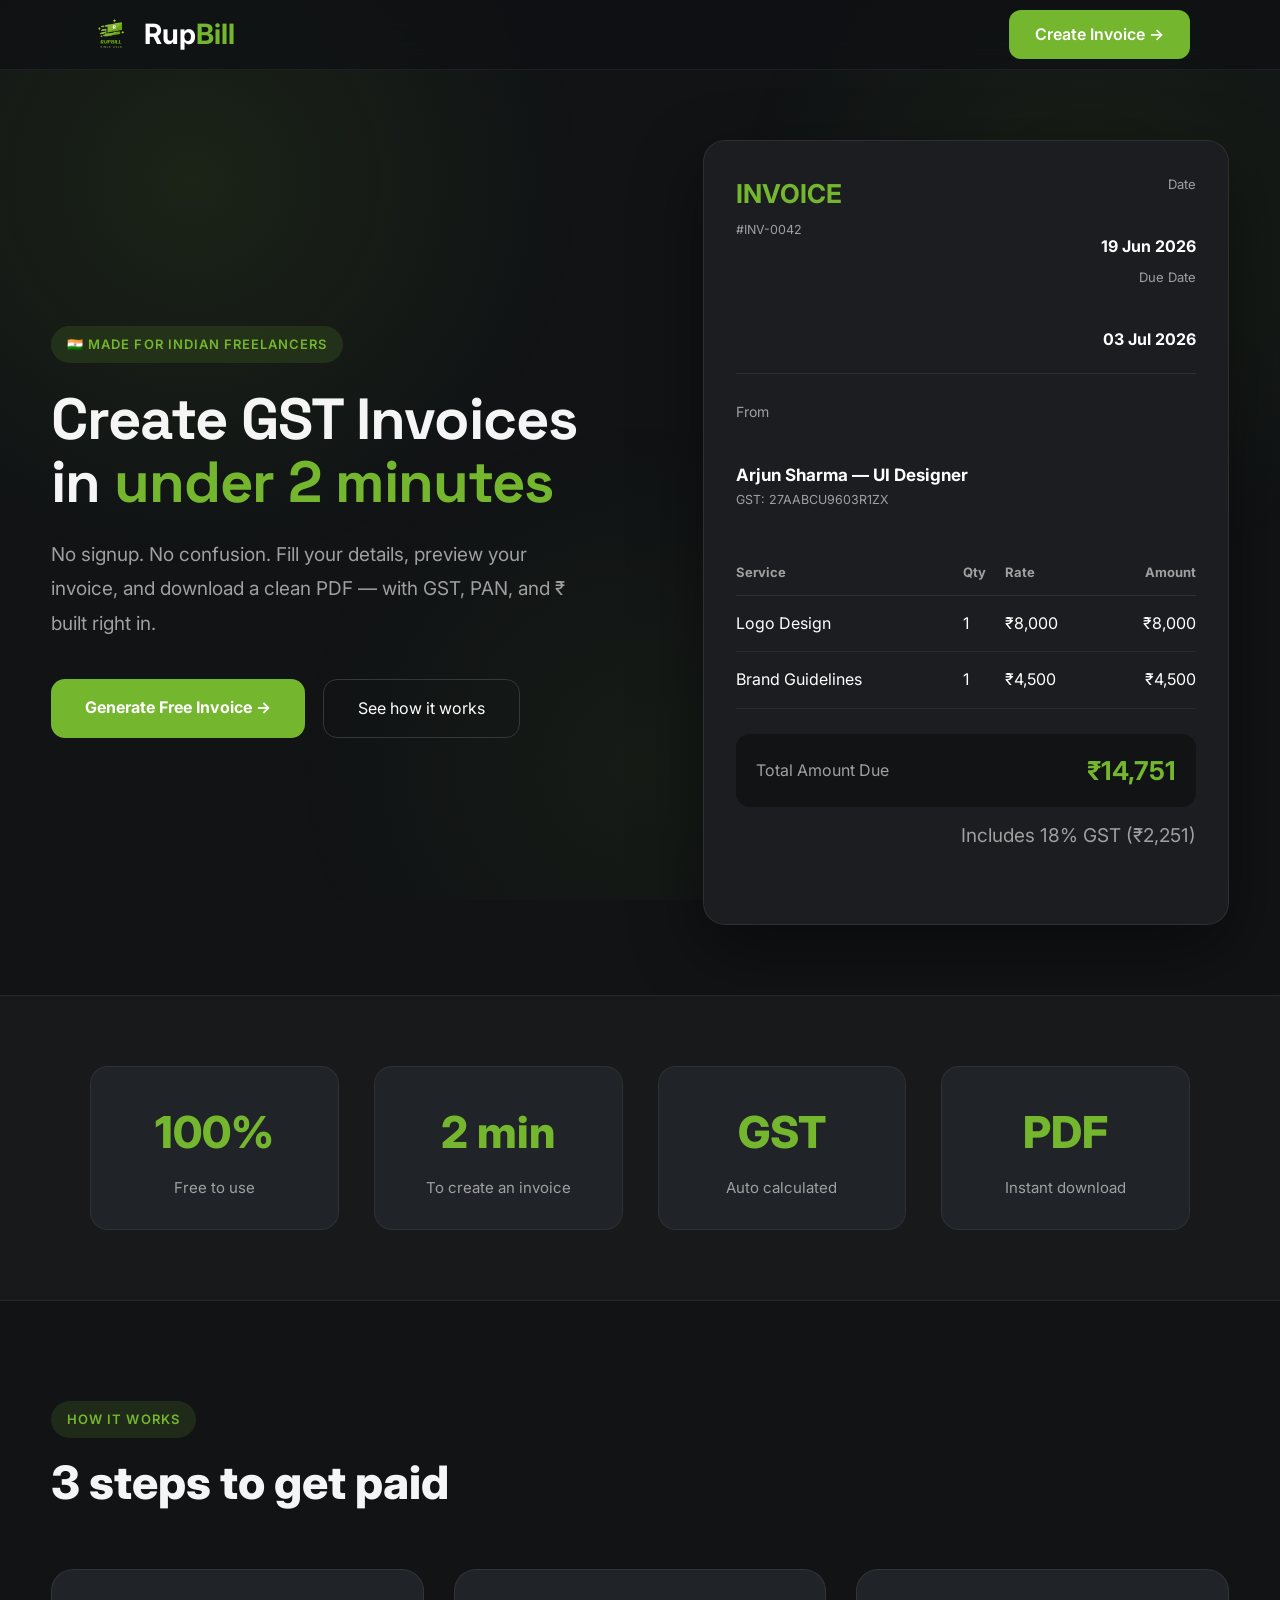
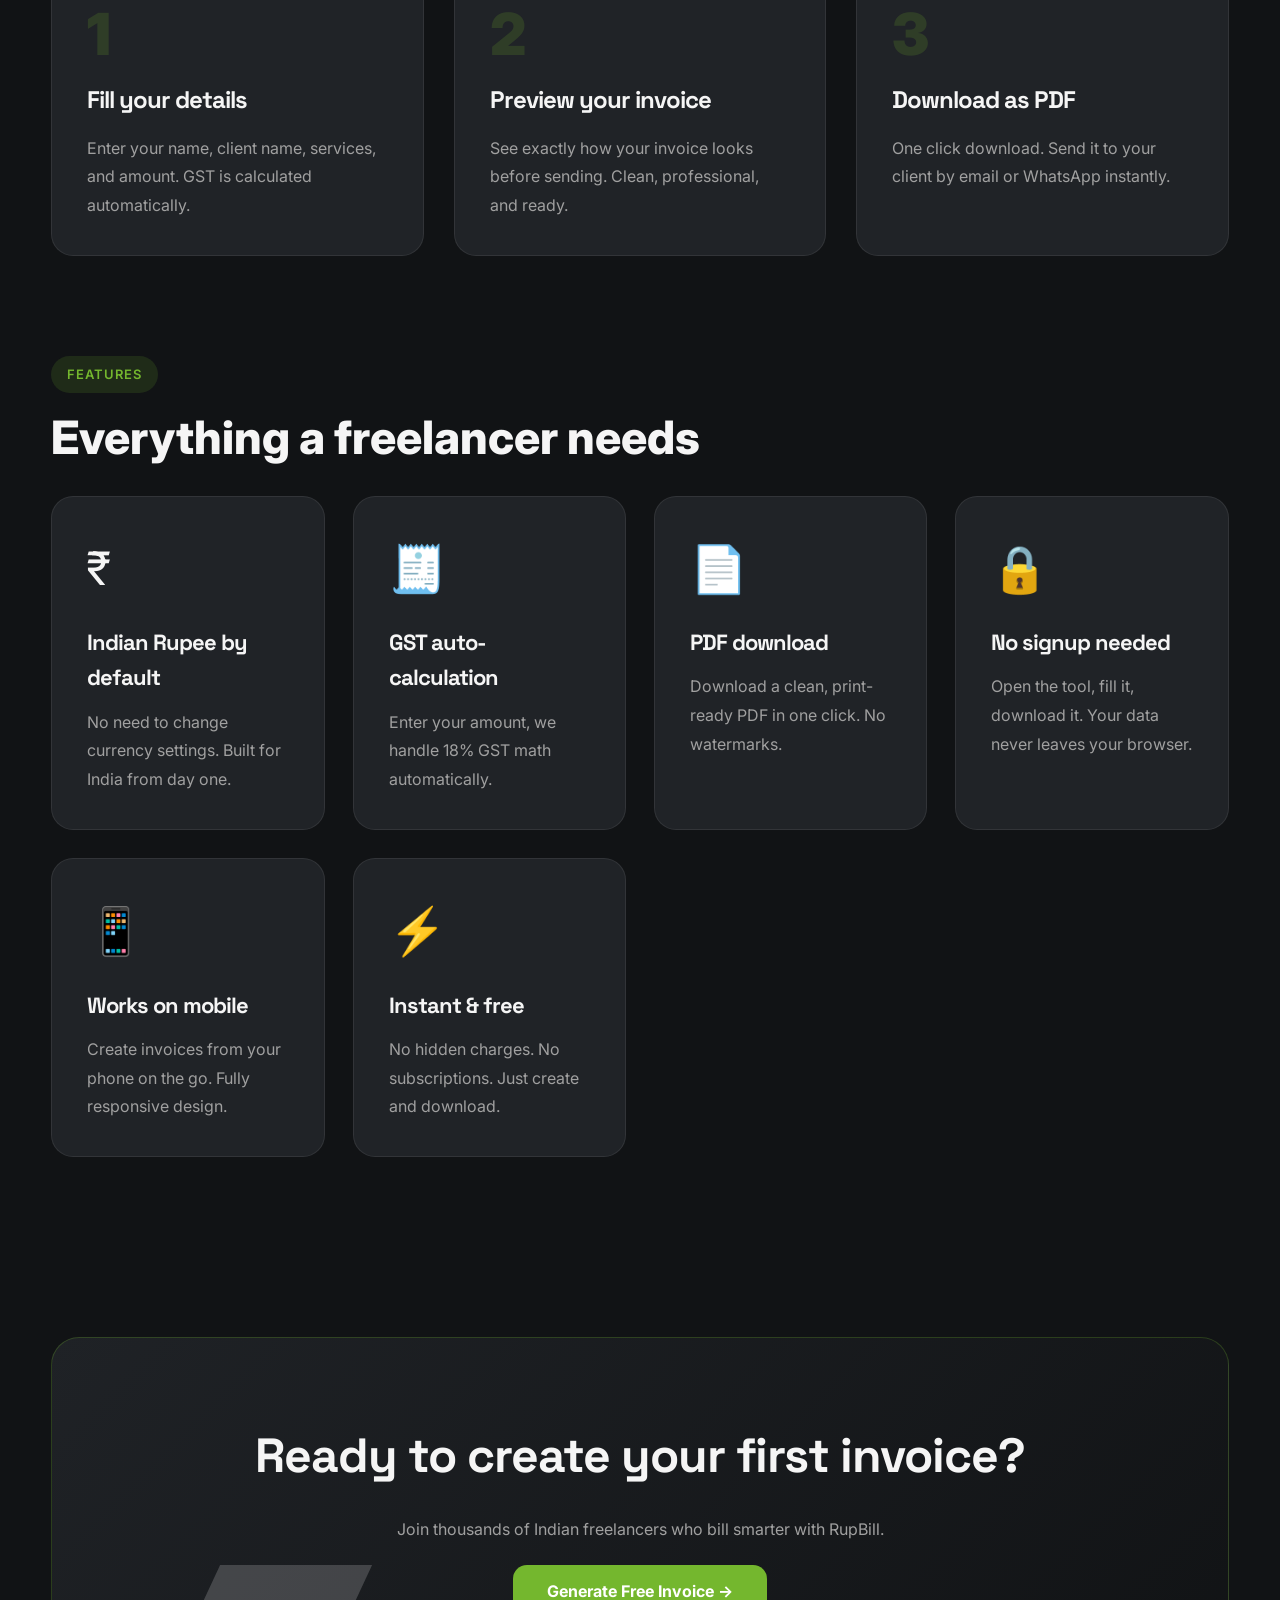
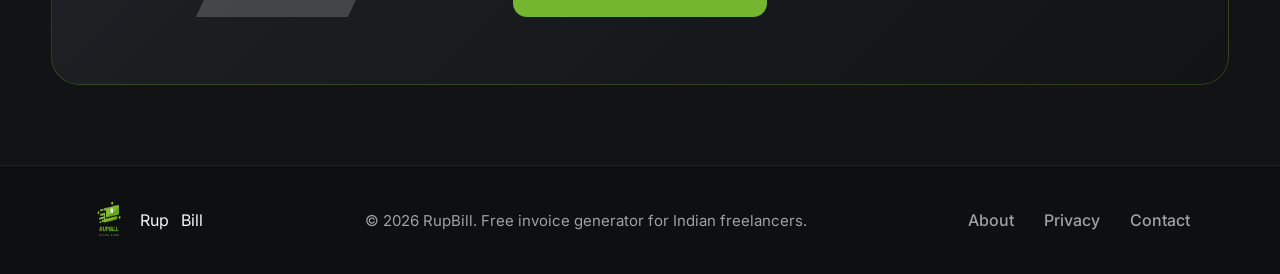
==== index.html @ 9e197ec2 "Rename homepage.html to index.html" ====
<!DOCTYPE html>
<html lang="en">
<head>
  <meta charset="UTF-8" />
  <meta name="viewport" content="width=device-width, initial-scale=1.0"/>
  <title>RupBill — Invoice Generator for Indian Freelancers</title>
  <link href="https://fonts.googleapis.com/css2?family=Space+Grotesk:wght@400;500;600;700&family=Inter:wght@400;500&display=swap" rel="stylesheet"/>
   <link rel="stylesheet" href="css/homepage.css">
   
</head>
<body>

  <nav>
    <a href="#" class="logo">
        <img src="images/logo.png" alt="RupBill Logo">
        <span class="logo-text">Rup<span>Bill</span></span>
    </a>
    <a href="#tool" class="nav-btn">Create Invoice →</a>
  </nav>

  <section class="hero">
    <div class="hero-left" id="p-text">
      <span class="hero-tag">🇮🇳 Made for Indian Freelancers</span>
      <h1>Create GST Invoices in <span class="highlight">under 2 minutes</span></h1>
      <p>No signup. No confusion. Fill your details, preview your invoice, and download a clean PDF — with GST, PAN, and ₹ built right in.</p>
      <div class="hero-actions">
        <a href="#tool" class="btn-primary">Generate Free Invoice →</a>
        <a href="#how" class="btn-ghost">See how it works</a>
      </div>
    </div>
    <div class="preview-card" id="p-card">
      <div class="preview-header">
        <div><div class="preview-title">INVOICE</div><p style="font-size:0.78rem;color:var(--muted);margin-top:4px;">#INV-0042</p></div>
        <div class="preview-meta"><p>Date</p><strong>19 Jun 2026</strong><p style="margin-top:6px;">Due Date</p><strong>03 Jul 2026</strong></div>
      </div>
      <div class="preview-from">
        <p>From</p><strong>Arjun Sharma — UI Designer</strong>
        <p style="font-size:0.78rem;color:var(--muted);">GST: 27AABCU9603R1ZX</p>
      </div>
      <table class="preview-table">
        <thead><tr><th>Service</th><th>Qty</th><th>Rate</th><th>Amount</th></tr></thead>
        <tbody>
          <tr><td>Logo Design</td><td>1</td><td>₹8,000</td><td>₹8,000</td></tr>
          <tr><td>Brand Guidelines</td><td>1</td><td>₹4,500</td><td>₹4,500</td></tr>
        </tbody>
      </table>
      <div class="preview-total"><span>Total Amount Due</span><strong>₹14,751</strong></div>
      <p class="preview-gst">Includes 18% GST (₹2,251)</p>
    </div>
  </section>

  <div class="stats" id="p-stats">
    <div class="stat fade-in"><div class="stat-number">100%</div><div class="stat-label">Free to use</div></div>
    <div class="stat fade-in"><div class="stat-number">2 min</div><div class="stat-label">To create an invoice</div></div>
    <div class="stat fade-in"><div class="stat-number">GST</div><div class="stat-label">Auto calculated</div></div>
    <div class="stat fade-in"><div class="stat-number">PDF</div><div class="stat-label">Instant download</div></div>
  </div>

  <section class="section" id="p-how">
    <div class="section-label fade-in">How it works</div>
    <div class="section-title fade-in">3 steps to get paid</div>
    <div class="steps">
      <div class="step fade-in" id="step-1"><div class="step-num">1</div><h3>Fill your details</h3><p>Enter your name, client name, services, and amount. GST is calculated automatically.</p></div>
      <div class="step fade-in" id="step-2"><div class="step-num">2</div><h3>Preview your invoice</h3><p>See exactly how your invoice looks before sending. Clean, professional, and ready.</p></div>
      <div class="step fade-in" id="step-3"><div class="step-num">3</div><h3>Download as PDF</h3><p>One click download. Send it to your client by email or WhatsApp instantly.</p></div>
    </div>
  </section>

  <section class="features-section" id="p-features">
    <div class="section-label fade-in">Features</div>
    <div class="section-title fade-in" style="margin-bottom:32px;">Everything a freelancer needs</div>
    <div class="features-grid">
      <div class="feature fade-in"><div class="feature-icon">₹</div><h4>Indian Rupee by default</h4><p>No need to change currency settings. Built for India from day one.</p></div>
      <div class="feature fade-in"><div class="feature-icon">🧾</div><h4>GST auto-calculation</h4><p>Enter your amount, we handle 18% GST math automatically.</p></div>
      <div class="feature fade-in"><div class="feature-icon">📄</div><h4>PDF download</h4><p>Download a clean, print-ready PDF in one click. No watermarks.</p></div>
      <div class="feature fade-in"><div class="feature-icon">🔒</div><h4>No signup needed</h4><p>Open the tool, fill it, download it. Your data never leaves your browser.</p></div>
      <div class="feature fade-in"><div class="feature-icon">📱</div><h4>Works on mobile</h4><p>Create invoices from your phone on the go. Fully responsive design.</p></div>
      <div class="feature fade-in"><div class="feature-icon">⚡</div><h4>Instant &amp; free</h4><p>No hidden charges. No subscriptions. Just create and download.</p></div>
    </div>
  </section>

  <div class="cta-banner fade-in" id="tool">
    <h2>Ready to create your first invoice?</h2>
    <p>Join thousands of Indian freelancers who bill smarter with RupBill.</p>
    <a href="tool.html" class="btn-primary">Generate Free Invoice →</a>
  </div>

  <footer>
    <div class="footer-logo"><img src="images/logo.png" alt="RupBill Logo">
      Rup<span style="color:var(--accent)">Bill</span></div>
    <p>© 2026 RupBill. Free invoice generator for Indian freelancers.</p>
    <div class="footer-links">
      <a href="#">About</a><a href="#">Privacy</a><a href="#">Contact</a>
    </div>
  </footer>
  <script src="js/config.js"></script>
  <script src="js/homepage.js"></script>
</body>
</html>
---- css/homepage.css ----
/* ===========================================================
   RupBill V2
   Part 1 - Global + Navbar + Hero
=========================================================== */

*{
    margin:0;
    padding:0;
    box-sizing:border-box;
}

:root{

    --bg:#111315;
    --surface:#1B1D20;
    --card:#202327;

    --primary:#74B72E;
    --primary-dark:#4F8D1A;

    --text:#F5F5F5;
    --muted:#A0A0A0;

    --border:#34373C;

    --shadow:
    0 20px 60px rgba(0,0,0,.35);

    --radius:18px;

}

html{

    scroll-behavior:smooth;

}

body{

background:var(--bg);

color:var(--text);

font-family:'Inter',sans-serif;

line-height:1.6;

overflow-x:hidden;

animation:pageLoad .8s ease;

}
/* ===================================================
NAVBAR
=================================================== */

nav{

position:sticky;

top:0;

z-index:999;

height:70px;

padding:0 7%;

display:flex;

justify-content:space-between;

align-items:center;

backdrop-filter:blur(24px);

background:rgba(15,17,19,.70);

border-bottom:1px solid rgba(255,255,255,.06);

}
.logo{

    display:flex;

    align-items:center;

    gap:12px;

    text-decoration:none;

}

.logo img{

    width:42px;

}

.logo-text{

    font-size:28px;

    font-weight:700;

    color:white;

}

.logo-text span{

    color:var(--primary);

}

.nav-btn{

    text-decoration:none;

    color:white;

    background:var(--primary);

    padding:12px 26px;

    border-radius:12px;

    transition:.25s;

    font-weight:600;

}

.nav-btn:hover{

    transform:translateY(-2px);

    background:#7fd333;

}

/* ===================================================
HERO
=================================================== */

.hero{

    width:min(1200px,92%);

    margin:auto;

    min-height:calc(100vh - 70px);

    display:grid;

    grid-template-columns:1.05fr .95fr;

    align-items:center;

    gap:70px;

    padding:70px 0;

}

.hero-left{

    display:flex;

    flex-direction:column;

    align-items:flex-start;

}

.hero-tag{

    background:rgba(116,183,46,.15);

    color:var(--primary);

    padding:8px 16px;

    border-radius:999px;

    font-size:13px;

    margin-bottom:25px;

    letter-spacing:.08em;

    font-weight:600;

    text-transform:uppercase;

}

.hero h1{

    font-size:58px;

    line-height:1.08;

    font-weight:800;

    margin-bottom:25px;

}

.hero h1 span{

    color:var(--primary);

}

.hero p{

    color:var(--muted);

    font-size:19px;

    max-width:540px;

    margin-bottom:38px;

}

.hero-actions{

    display:flex;

    gap:18px;

    flex-wrap:wrap;

}

.btn-primary{

    text-decoration:none;

    background:var(--primary);

    color:white;

    padding:16px 34px;

    border-radius:14px;

    font-weight:700;

    transition:.3s;

}

.btn-primary:hover{

    transform:translateY(-3px);

    box-shadow:0 18px 45px rgba(116,183,46,.35);

}

.btn-ghost{

    text-decoration:none;

    border:1px solid var(--border);

    color:white;

    padding:16px 34px;

    border-radius:14px;

    transition:.3s;

}

.btn-ghost:hover{

    border-color:var(--primary);

    color:var(--primary);

}

/* ===================================================
Preview Card
=================================================== */

.preview-card{

    background:var(--card);

    border-radius:24px;

    border:1px solid rgba(255,255,255,.08);

    padding:30px;

    box-shadow:var(--shadow);

}

/* ===================================================
Responsive
=================================================== */

@media(max-width:900px){

.hero{

grid-template-columns:1fr;

padding:60px 0;

}

.hero h1{

font-size:42px;

}

.hero p{

font-size:17px;

}

.hero-actions{

width:100%;

}

.btn-primary,

.btn-ghost{

width:100%;

text-align:center;

}

}
/* ===========================================================
   INVOICE PREVIEW
=========================================================== */

.preview-card{

    background:#1b1d20;

    border:1px solid rgba(255,255,255,.08);

    border-radius:22px;

    padding:32px;

    box-shadow:
        0 25px 70px rgba(0,0,0,.45);

    transition:.35s;

}

.preview-card:hover{

    transform:translateY(-8px);

}

.preview-header{

    display:flex;

    justify-content:space-between;

    align-items:flex-start;

    border-bottom:1px solid rgba(255,255,255,.08);

    padding-bottom:20px;

    margin-bottom:25px;

}

.preview-title{

    font-size:26px;

    font-weight:700;

    color:var(--primary);

}

.preview-meta{

    text-align:right;

}

.preview-meta p{

    color:var(--muted);

    font-size:13px;

}

.preview-meta strong{

    color:white;

}

.preview-from{

    margin-bottom:25px;

}

.preview-from p{

    color:var(--muted);

    font-size:14px;

}

.preview-from strong{

    color:white;

    font-size:17px;

}

.preview-table{

    width:100%;

    border-collapse:collapse;

    margin-bottom:25px;

}

.preview-table th{

    padding:12px 0;

    text-align:left;

    color:var(--muted);

    font-size:13px;

    border-bottom:1px solid rgba(255,255,255,.08);

}

.preview-table td{

    padding:15px 0;

    border-bottom:1px solid rgba(255,255,255,.05);

    color:white;

}

.preview-table td:last-child,

.preview-table th:last-child{

    text-align:right;

}

.preview-total{

    display:flex;

    justify-content:space-between;

    align-items:center;

    padding:16px 20px;

    border-radius:14px;

    background:#111315;

}

.preview-total span{

    color:var(--muted);

}

.preview-total strong{

    color:var(--primary);

    font-size:26px;

}

.preview-gst{

    text-align:right;

    margin-top:12px;

    color:var(--muted);

    font-size:13px;

}
/* ===========================================================
   STATISTICS SECTION
=========================================================== */

.stats{

    width:100%;

    padding:70px 7%;

    display:grid;

    grid-template-columns:repeat(4,1fr);

    gap:35px;

    border-top:1px solid rgba(255,255,255,.06);

    border-bottom:1px solid rgba(255,255,255,.06);

    background:#17191b;

}

.stat{

    background:var(--card);

    border:1px solid rgba(255,255,255,.06);

    border-radius:18px;

    padding:30px;

    text-align:center;

    transition:.35s;

}

.stat:hover{

    transform:translateY(-8px);

    border-color:rgba(116,183,46,.35);

    box-shadow:0 20px 40px rgba(0,0,0,.35);

}

.stat-number{

    font-size:44px;

    font-weight:800;

    color:var(--primary);

    margin-bottom:10px;

}

.stat-label{

    color:var(--muted);

    font-size:15px;

    line-height:1.5;

}

/* ===========================================================
   COMMON SECTION
=========================================================== */

.section{

    width:min(1200px,92%);

    margin:auto;

    padding:100px 0;

}

.section-label{

    display:inline-block;

    color:var(--primary);

    background:rgba(116,183,46,.15);

    padding:8px 16px;

    border-radius:999px;

    font-size:13px;

    font-weight:600;

    letter-spacing:.08em;

    text-transform:uppercase;

    margin-bottom:18px;

}

.section-title{

    font-size:46px;

    font-weight:800;

    margin-bottom:60px;

    line-height:1.15;

}

/* ===========================================================
   HOW IT WORKS
=========================================================== */

.steps{

    display:grid;

    grid-template-columns:repeat(3,1fr);

    gap:30px;

}

.step{

    background:var(--card);

    border:1px solid rgba(255,255,255,.08);

    border-radius:22px;

    padding:35px;

    transition:.35s;

    position:relative;

    overflow:hidden;

}

.step::before{

    content:"";

    position:absolute;

    left:0;

    top:0;

    width:5px;

    height:100%;

    background:var(--primary);

    transform:scaleY(0);

    transform-origin:top;

    transition:.35s;

}

.step:hover{

    transform:translateY(-10px);

    border-color:rgba(116,183,46,.35);

}

.step:hover::before{

    transform:scaleY(1);

}

.step-num{

    font-size:58px;

    font-weight:900;

    color:rgba(116,183,46,.18);

    margin-bottom:18px;

    line-height:1;

}

.step h3{

    font-size:24px;

    margin-bottom:14px;

}

.step p{

    color:var(--muted);

    line-height:1.8;

}

/* ===========================================================
   FEATURES
=========================================================== */

.features-section{

    width:min(1200px,92%);

    margin:auto;

    padding-bottom:100px;

}

.features-grid{

    display:grid;

    grid-template-columns:repeat(auto-fit,minmax(250px,1fr));

    gap:28px;

}

.feature{

    background:var(--card);

    border:1px solid rgba(255,255,255,.08);

    border-radius:22px;

    padding:35px;

    transition:.35s;

}

.feature:hover{

    transform:translateY(-8px);

    border-color:rgba(116,183,46,.35);

}

.feature-icon{

    font-size:46px;

    margin-bottom:20px;

}

.feature h4{

    font-size:22px;

    margin-bottom:12px;

}

.feature p{

    color:var(--muted);

    line-height:1.8;

}

/* ===========================================================
   CTA SECTION
=========================================================== */

.cta-banner{

    width:min(1200px,92%);

    margin:80px auto;

    background:linear-gradient(135deg,#1f2226,#111315);

    border:1px solid rgba(116,183,46,.25);

    border-radius:28px;

    padding:80px;

    text-align:center;

}

.cta-banner h2{

    font-size:48px;

    margin-bottom:20px;

}

.cta-banner p{

    color:var(--muted);

    max-width:700px;

    margin:0 auto 35px;

    line-height:1.8;

}
/* ===========================================================
   FOOTER
=========================================================== */

footer{

    width:100%;

    margin-top:80px;

    border-top:1px solid rgba(255,255,255,.08);

    background:#0d0f11;

    padding:35px 7%;

    display:flex;

    justify-content:space-between;

    align-items:center;

    flex-wrap:wrap;

    gap:25px;

}

.footer-logo{

    display:flex;

    align-items:center;

    gap:12px;

}

.footer-logo img{

    width:38px;

    height:38px;

}

.footer-logo h3{

    font-size:24px;

    color:white;

    font-weight:700;

}

.footer-logo span{

    color:var(--primary);

}

footer p{

    color:var(--muted);

    font-size:15px;

}

.footer-links{

    display:flex;

    gap:30px;

    flex-wrap:wrap;

}

.footer-links a{

    color:var(--muted);

    text-decoration:none;

    transition:.3s;

    font-weight:500;

}

.footer-links a:hover{

    color:var(--primary);

}

/* ===========================================================
   UNIVERSAL HOVER EFFECTS
=========================================================== */

.preview-card,
.step,
.feature,
.stat,
.btn-primary,
.btn-ghost,
.nav-btn{

    transition:
    transform .35s ease,
    box-shadow .35s ease,
    border-color .35s ease,
    background .35s ease,
    color .35s ease;

}

.preview-card:hover,
.step:hover,
.feature:hover,
.stat:hover{

    box-shadow:
    0 25px 70px rgba(0,0,0,.45);

}

/* ===========================================================
   SCROLL ANIMATION
=========================================================== */

.fade-in{

    opacity:0;

    transform:translateY(60px);

    transition:
    opacity .8s ease,
    transform .8s ease;

}

.fade-in.visible{

    opacity:1;

    transform:translateY(0);

}

/* ===========================================================
   CUSTOM SCROLLBAR
=========================================================== */
::-webkit-scrollbar{

width:12px;

}

::-webkit-scrollbar-track{

background:#16181a;

}

::-webkit-scrollbar-thumb{

background:linear-gradient(
180deg,
#74B72E,
#4F8D1A
);

border-radius:999px;

}
/* ===========================================================
   TEXT SELECTION
=========================================================== */

::selection{

    background:var(--primary);

    color:white;

}

/* ===========================================================
   TABLET RESPONSIVE
=========================================================== */

@media (max-width:1024px){

.hero{

    gap:45px;

}

.hero h1{

    font-size:48px;

}

.stats{

    grid-template-columns:repeat(2,1fr);

}

.steps{

    grid-template-columns:repeat(2,1fr);

}

.features-grid{

    grid-template-columns:repeat(2,1fr);

}

.cta-banner{

    padding:60px 40px;

}

}

/* ===========================================================
   MOBILE RESPONSIVE
=========================================================== */

@media (max-width:768px){

nav{

    padding:0 5%;

}

.logo-text{

    font-size:24px;

}

.hero{

    grid-template-columns:1fr;

    text-align:center;

    min-height:auto;

    padding:70px 0;

}

.hero-left{

    align-items:center;

}

.hero h1{

    font-size:38px;

}

.hero p{

    max-width:100%;

    font-size:17px;

}

.hero-actions{

    width:100%;

    flex-direction:column;

}

.btn-primary,

.btn-ghost{

    width:100%;

    text-align:center;

}

.preview-card{

    padding:22px;

}

.stats{

    grid-template-columns:1fr;

    gap:20px;

}

.steps{

    grid-template-columns:1fr;

}

.features-grid{

    grid-template-columns:1fr;

}

.section-title{

    font-size:34px;

}

.cta-banner{

    padding:45px 25px;

}

.cta-banner h2{

    font-size:34px;

}

footer{

    flex-direction:column;

    text-align:center;

}

.footer-links{

    justify-content:center;

}

}

/* ===========================================================
   LARGE DESKTOPS
=========================================================== */

@media (min-width:1600px){

.hero,
.section,
.features-section{

    max-width:1400px;

}

.hero h1{

    font-size:68px;

}

.hero p{

    font-size:22px;

}

.preview-card{

    transform:scale(1.05);

}

}

/* ===========================================================
   END OF HOMEPAGE CSS
=========================================================== */
/* ===========================================================
   Animated Background
=========================================================== */

body::before{

    content:"";

    position:fixed;

    inset:0;

    background:

    radial-gradient(circle at 15% 20%,rgba(116,183,46,.10),transparent 30%),

    radial-gradient(circle at 85% 25%,rgba(116,183,46,.08),transparent 28%),

    radial-gradient(circle at 50% 85%,rgba(116,183,46,.05),transparent 35%);

    z-index:-2;

    animation:bgMove 18s ease-in-out infinite alternate;

}

@keyframes bgMove{

0%{

transform:translateY(0);

}

100%{

transform:translateY(-40px);

}

}
.preview-card{

    animation:floatCard 6s ease-in-out infinite;

    transition:transform .35s ease, box-shadow .35s ease;

}

.preview-card:hover{

    animation-play-state:paused;

    transform:translateY(-10px) scale(1.02);

    box-shadow:0 30px 80px rgba(0,0,0,.45);

}
.feature:hover,
.step:hover,
.stat:hover{

transform:

translateY(-10px)

scale(1.02);

}
.btn-primary{

position:relative;

overflow:hidden;

}

.btn-primary::before{

content:"";

position:absolute;

left:-120%;

top:0;

height:100%;

width:60%;

background:

rgba(255,255,255,.18);

transform:skewX(-25deg);

transition:.6s;

}

.btn-primary:hover::before{

left:150%;

}


@keyframes floatCard{

0%{

transform:translateY(0);

}

50%{

transform:translateY(-10px);

}

100%{

transform:translateY(0);

}

}

h1,h2,h3,h4{

font-family:

"Space Grotesk",

sans-serif;

letter-spacing:-1px;

}

p{

line-height:1.8;

}


@keyframes pageLoad{

from{

opacity:0;

transform:translateY(20px);

}

to{

opacity:1;

transform:translateY(0);

}

}
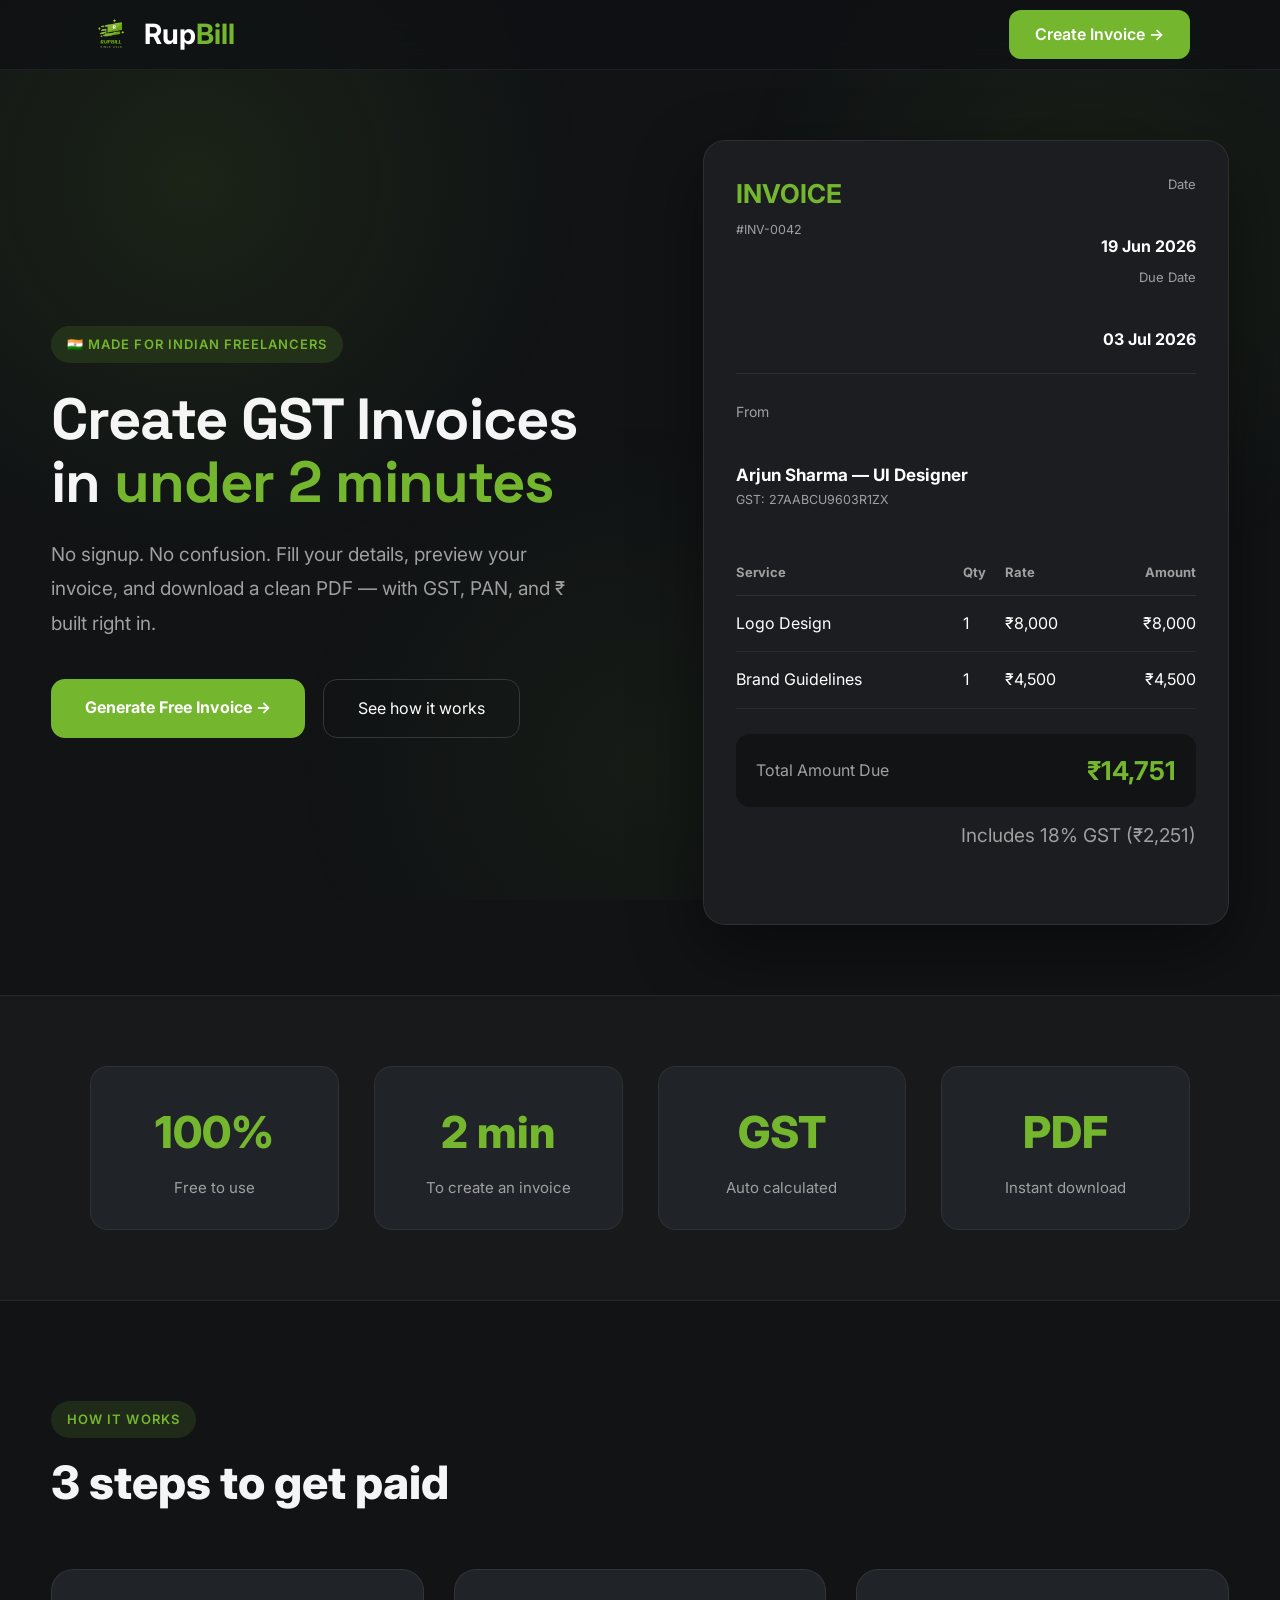
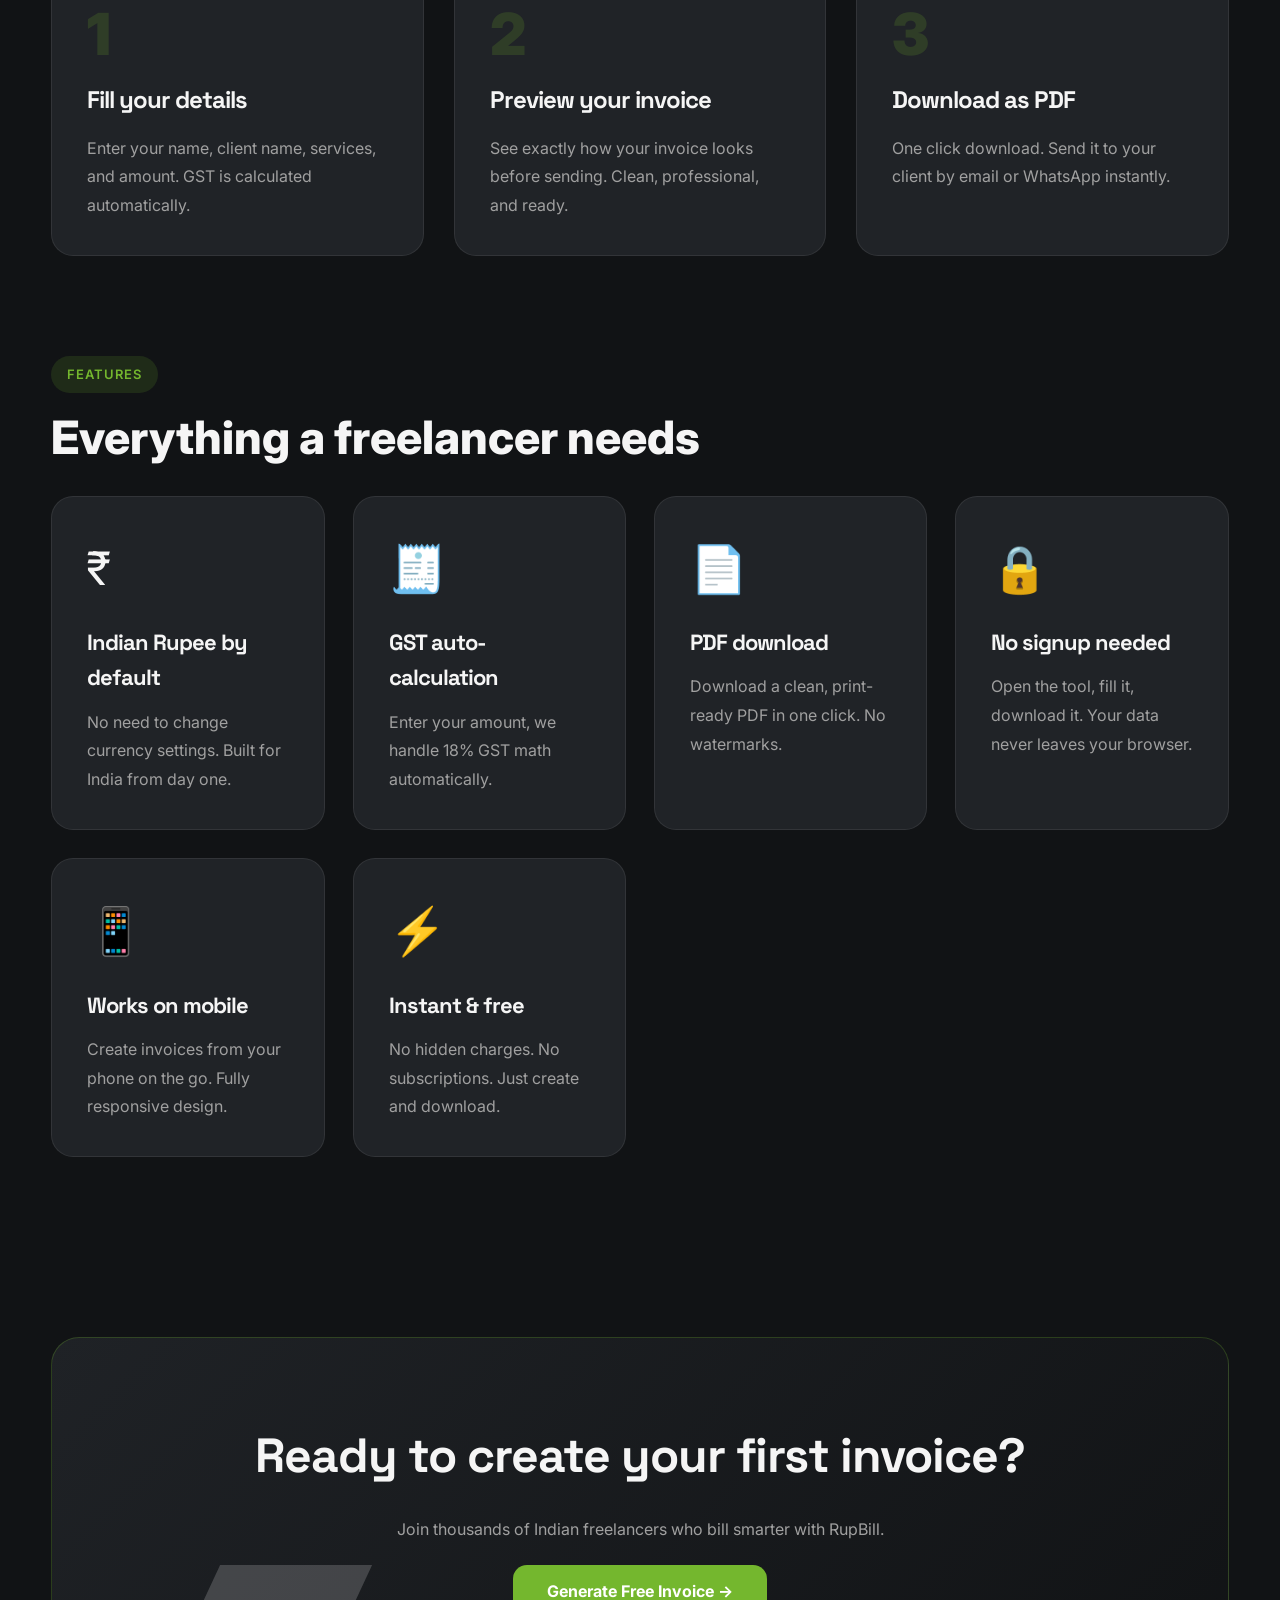
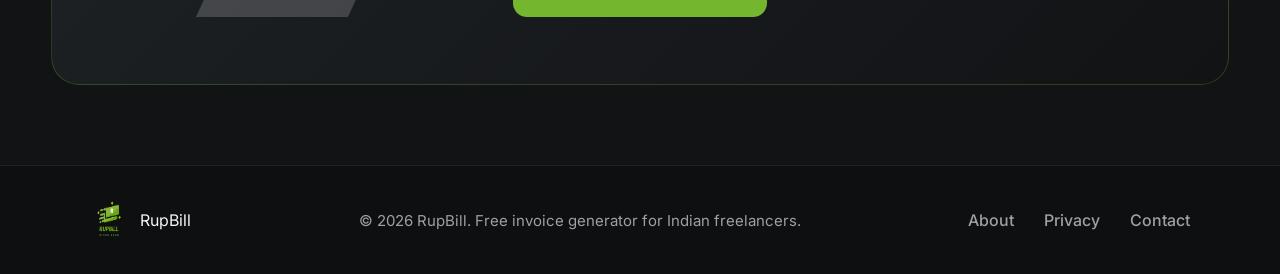
==== commit 3f06eb7c: "Update index.html" ====
--- a/index.html
+++ b/index.html
@@ -87,7 +87,7 @@
 
   <footer>
     <div class="footer-logo"><img src="images/logo.png" alt="RupBill Logo">
-      Rup<span style="color:var(--accent)">Bill</span></div>
+      RupBill</div>
     <p>© 2026 RupBill. Free invoice generator for Indian freelancers.</p>
     <div class="footer-links">
       <a href="#">About</a><a href="#">Privacy</a><a href="#">Contact</a>
